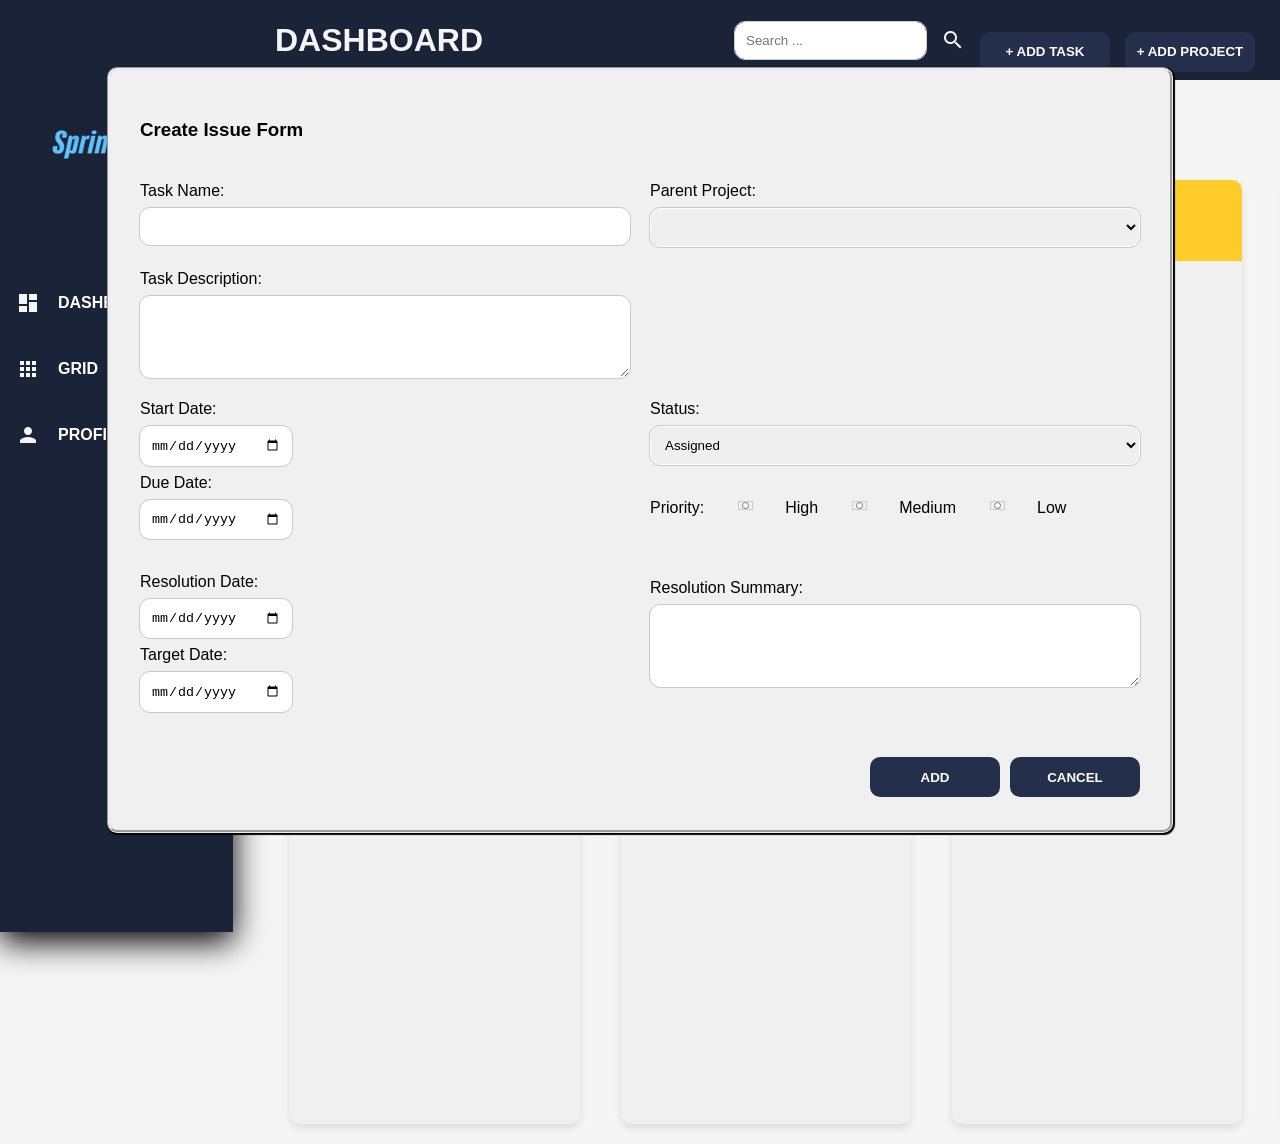
==== dashboard.html @ 30d53916 "Add files via upload" ====
<!DOCTYPE html>
<html lang="en">
<head>
    <meta charset="UTF-8">
    <meta name="viewport" content="width=device-width, initial-scale=1.0">
    <link rel="stylesheet" href="style.css">
    <script src="functionality.js"></script>
    <link  rel="stylesheet" href="https://fonts.googleapis.com/icon?family=Material+Icons">
    <title>Sprintly Planner</title>
</head>
<body>

        <aside>
            <img src="SprintlyLogo.png" alt="company sprintly logo">
            <nav>
                <ul>
                    <li class="active"><span class="material-icons">dashboard</span><a href="dashboard.html" class="active">Dashboard</a></li>
                    <li class="active"><span class="material-icons">apps</span><a href="grid.html" class="active">Grid</a></li>
                    <li class="active"><span class="material-icons">person</span><a href="profile.html" class="active">Profile</a></li>
                </ul>
            </nav>
        </aside>
    
        <header>
        <div class="dash_head">
                <h1 class="heading1">DASHBOARD</h1>
            <section id="headerActions">
                <input id="search" type="text" placeholder="Search ...">
                <span class="material-icons">search</span>
                <button type="button" class="add" id="addTask">+ ADD TASK</button>
                <button type="button" class="add" id="addProject">+ ADD PROJECT</button>
            </section>
        </div>
       </header>

      <main id="mainContainer">
        <div id="cards">
            <section class="card">
                <section class="cardHead first">
                    <h3>Backlog</h3>
                </section>
            </section>


            <section class="card">
                <section class="cardHead second">
                <h3>Assigned</h3>
                </section>
            </section>

            <section class="card">
                <section class="cardHead third">
                <h3>In Progress</h3>
                </section>
            </section>
       

            <section class="card">
                <section class="cardHead forth">
                <h3>Done</h3>
                </section>
            </section>

            <section class="card">
                <section class="cardHead fith">
                <h3><button>+</button></h3>
                </section>
            </section>
        </div>
    </main>

    <form id="form_Popup">

            <h3>Create Issue Form</h3>
            <br>
            <div class="formGroup">
            <label>Task Name:</label>
            <input type="text" required>
            </div>
            <div class="formGroup" class="coltwo">
            <label for="project">Parent Project:</label> 
            <select id="project" name="project">
                <option></option>
            </select>
            </div> 

            <div class="formGroup" id="stretch" class="fullWidth">
            <label>Task Description:</label>
            <textarea type="text" name="description" id="description" rows="4" placeholder="Type here..."> </textarea>
            </div>
            <br>

            <div class="formGroup">
            <label>Start Date:</label>
            <input type="date">
                
            <label>Due Date:</label>
            <input type="date">
                <br>
            <label>Resolution Date:</label>
            <input type="date">

            <label>Target Date:</label>
            <input type="date">
            </div>

            <div class="formGroup" class="coltwo">
            <label>Status:</label>
            <select id="status" name="status" value=" ">
                <option value="Assigned">Assigned</option>
                <option value="Ready">Ready</option>
                <option value="In Progress">In Progress</option>
                <option value="Done">Done</option>
            </select>
            
            <br>
            <div id="radioGroup">
            <label>Priority:</label>
            <input type="radio" id="high" name="high"> <label for="high">High</label>
            <input type="radio" id="medium" name="medium"><label for="medium">Medium</label> 
            <input type="radio" id="low" name="low"> <label for="low">Low</label>
            </div>

            <br><br><br>
            <label>Resolution Summary:</label>
            <textarea type="text" name="description" id="description" rows="4" placeholder="Type here..."> </textarea>
        </div>
            
        <br>
        <div class="formAction">
            <button type="button" class="form add">ADD</button> <button type="button" class="form add">CANCEL</button>
        </div>
    </form>


</body>
</html>
---- style.css ----
body 
{
  font-family: Arial, Helvetica, sans-serif;
  margin: 0;
  background: whitesmoke;
  border-radius: 20px;

}
header
{
  display: flex;
  background: rgb(27, 35, 56);
  color: whitesmoke;
  align-items: center;
  padding: 15px 25px;
  justify-content: left;
  flex-wrap: nowrap;
  position: fixed;
  height: 50px;
  margin-left: 220px;
  margin-right: 0;
  justify-content: space-between;
  gap: 200px;
  width: calc(100% - 220px);
}

.add
{
  display: block;
  background: rgb(36, 47, 75);
  color: white;
  margin-top: 23px;
  height: 40px;
  width: 130px;
  font-weight: bold;
  outline: none;
  border: none;
  border-radius: 10px;
  cursor: pointer;
}

.add:hover{ background-color: rgb(33, 71, 167);}

#headerActions
{
  display: flex;
  align-items: center;
  justify-content: flex-end;
  gap: 15px;
  margin-right: 20px;
  width: 100%;
}

.dash_head
{
  display: flex;
  padding: 30px;
  gap: 30px;
 justify-content: flex-end;
  width: 100%;
}

aside 
{
  display: flex;
  background: rgb(27, 35, 56);
  color: whitesmoke;
  text-align: left;
  padding: 1rem;
  box-shadow: 0 10px 30px  rgb(0, 0, 0);
  position: fixed;
  flex-direction: column;
  height: 100vh;
}

nav ul {
  display: flex;
  justify-content: right;
  width: 200px;
  gap: 2rem;
  list-style: none;
  padding: 0;
  margin: 0;
  flex-direction: column;
  margin-top: 50px;
  text-transform: uppercase;

}
nav a {
  display: block;
  color: white;
  text-decoration: none;
  font-weight: bold;
  padding: 0.5rem;
  flex-direction: column;
  width: 100%;
}

nav li 
{
  display: flex;
  align-items: center;
  gap: 10px;
}

nav li:hover,
nav li:focus
{
  color: whitesmoke;
  background-color: rgb(36, 47, 75);
  border-width: 200px;
  border-right: 5px solid whitesmoke;
  padding: 6px;
  width: 100%;
}

img
{
  width: 200px;
  height: 160px;
  justify-content: center;
  align-items: center;
  margin-top: 60px;
  margin-left: 1px;
}

main {
  margin-left: 220px;
  padding: 2rem;
  color: black;
  font-weight: bold;
}


#radioGroup
{
  display: flex;
  gap: 30px;
  margin-right: 5px;
  width: 300px;
  height: 10px;
}

#form_Popup 
{
  /*display: flex;*/
  display: flex;
  background-color: rgb(240, 240, 240);
  color: black;
  flex-direction: column;
  position: absolute;
  width: 1000px;
  height: 700px;
  top: 50%;
  left: 50%;
  transform: translate(-50%, -50%);
  margin-bottom: 40px auto;
  gap: 15px;
  padding: 30px;
 box-shadow: 1px 1px 1px 1px;
  gap: 7px;
  border-radius: 10px;
  display: grid;
  grid-template-columns: 1fr 1fr;
  gap: 20px;
  border-style: groove;

}


h2{ line-height: 5px; width: 100%;; padding: 100px;}

.formGroup
{
  display: flex;
  flex-direction: column;
  width: calc(50%-10px);
  box-sizing: border-box;
  gap: 0.5rem;
  flex-wrap: wrap;
}
.coltwo{grid-column: 2;}
.stretch{grid-column: 1/2;}

#mainContainer
{  
    display: flex;
    flex-direction: column;
    margin-left: 230px;
    padding: 20px;
    gap: 20px;
    font-weight: 100;
    font-size: 20;
    overflow: hidden;
  }
#cards
{
  display: flex;
  gap: 1px;
  height: auto;
  margin-top: 160px;
}


.card 
{
  margin-left: 40px;
  display: grid;
  grid-template-rows: repeat(10,1fr);
  background-color: #f0f0f0;
  border-radius: 10px;
  box-shadow: 0 4px 8px rgba(0,0,0,0.1);
  font-size: 1.2em;
  width: 100%;
  max-width: 290px;       /*do this*/
  flex-shrink: 0;
  gap: 15px;
  overflow: hidden;

}

.cardHead
{
  padding: 5px;
  color: black;
  width: 100%;
  text-align: center;
}

.first{ background-color: #206A5D;}
.second{ background-color: #70aa32;}
.third{ background-color: #ffcc29;}
.forth{ background-color: #F58634;}
.fith{ background-color: #8150f1;}

input, textarea, select
{
  padding: 10px;
  border: 1px solid white;
 border-radius: 10px;
 outline: 1px solid rgb(204, 203, 202);
} 

input:focus, textarea:focus, select:focus 
{
 outline-color: rgb(27, 35, 56);
  box-shadow: 0 0 5px rgba(74,144,226,0.3);
}

input[type=date] {width: 130px;}

.fullWidth{grid-column: span 2;}

.formAction
{
  display: flex;
  justify-content: flex-end;
  font-weight: bold;
  outline: none;
  border: none;
  border-radius: 30px;
  cursor: pointer;
 bottom: 5px;
 right: 5px;
 gap: 10px;

}

#mainGrid
{  
 display: flex;
   margin-left: 130px;
    padding: 20px;
    gap: 20px;
    font-weight: 100;
    font-size: 20;
    height: 900px;
  
  }


.gridBlock 
{
  margin-left: 50px;
  display: grid;
  background-color: #f0f0f0;

  padding: 10px; 
  border-radius: 10px;
  box-shadow: 0 4px 8px rgba(0,0,0,0.1);
  font-size: 1.2em;
  width: 100%;
  max-width: 1400px;       /*do this*/
  flex-shrink: 0;
  gap: 15px;
margin-top: 50px;
}

table
{
  border-collapse: collapse;
  box-shadow: 0 5px 10px grey;
  background-color: whitesmoke;
  text-align: left;
  overflow: hidden;
  display: grid;
  align-content: center;
  justify-content: center;
  height: fit-content;
}
thread {box-shadow: 0 5px 10px grey;}

th
{
padding: 1rem 2rem;
text-transform: uppercase;
font-weight: 900;
}

td{padding: 1rem 2rem;}

.even{background-color: lightgrey;}
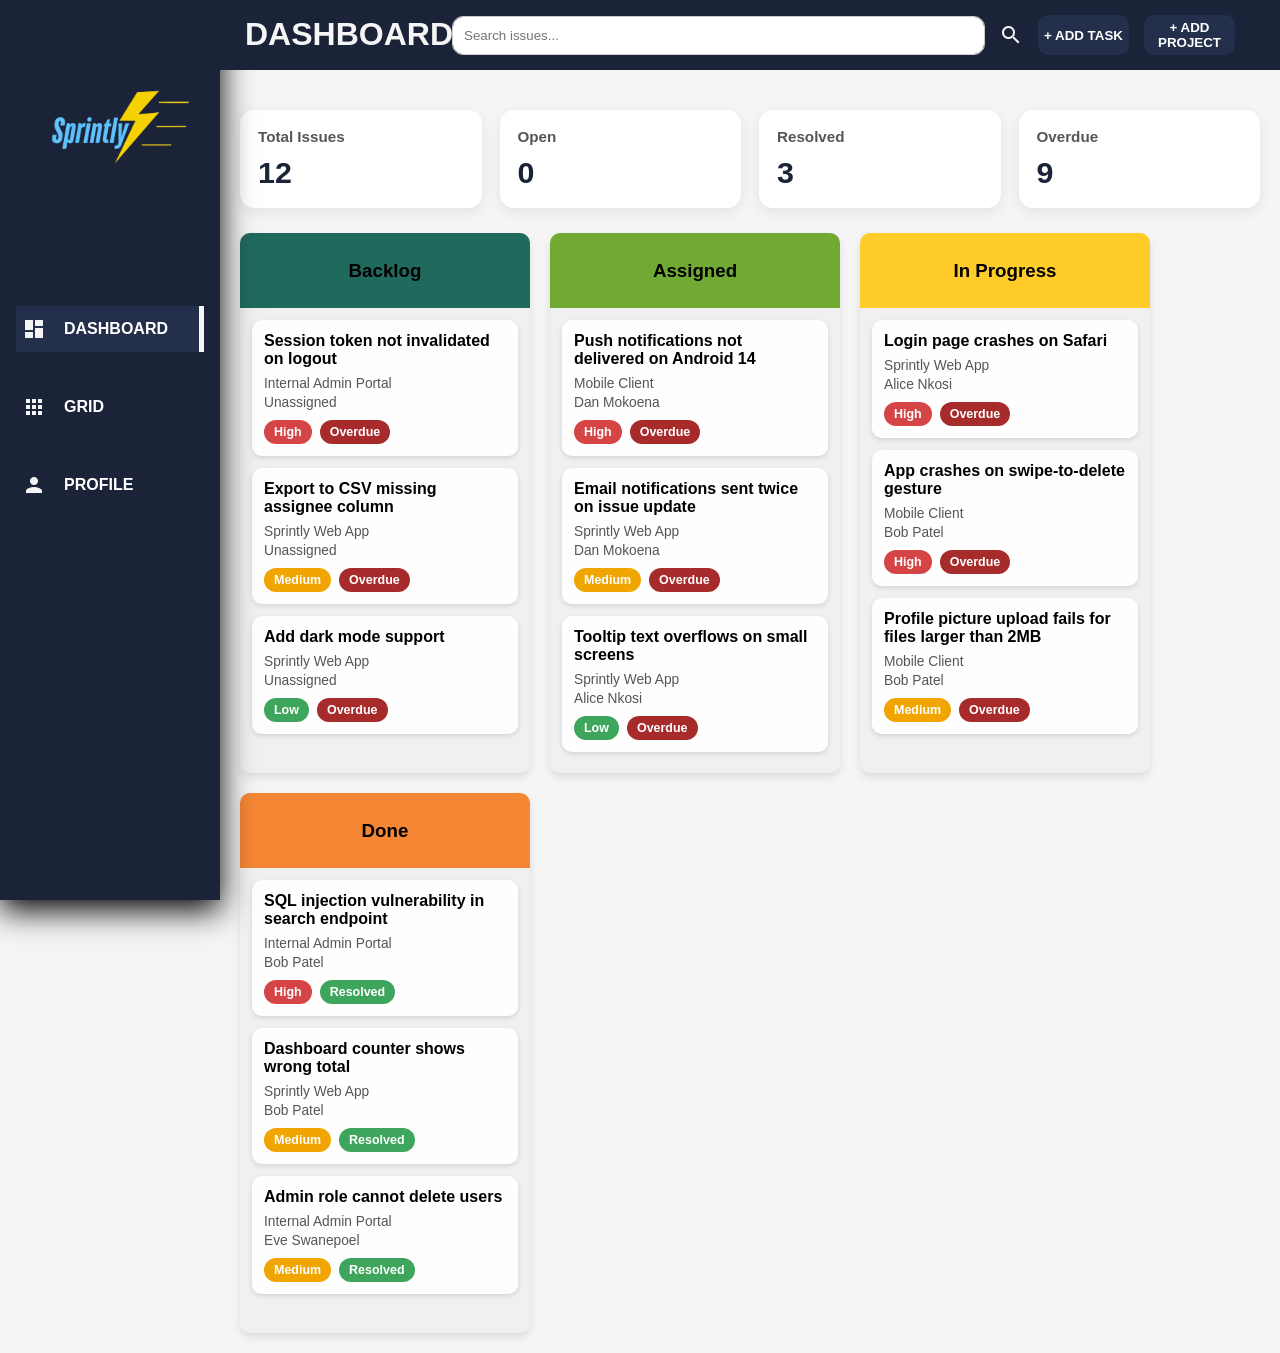
==== commit c06fbe78: "Add files via upload" ====
--- a/dashboard.html
+++ b/dashboard.html
@@ -3,135 +3,202 @@
 <head>
     <meta charset="UTF-8">
     <meta name="viewport" content="width=device-width, initial-scale=1.0">
+    <title>Sprintly Planner - Dashboard</title>
     <link rel="stylesheet" href="style.css">
-    <script src="functionality.js"></script>
-    <link  rel="stylesheet" href="https://fonts.googleapis.com/icon?family=Material+Icons">
-    <title>Sprintly Planner</title>
+    <link rel="stylesheet" href="https://fonts.googleapis.com/icon?family=Material+Icons">
 </head>
-<body>
-
-        <aside>
-            <img src="SprintlyLogo.png" alt="company sprintly logo">
-            <nav>
-                <ul>
-                    <li class="active"><span class="material-icons">dashboard</span><a href="dashboard.html" class="active">Dashboard</a></li>
-                    <li class="active"><span class="material-icons">apps</span><a href="grid.html" class="active">Grid</a></li>
-                    <li class="active"><span class="material-icons">person</span><a href="profile.html" class="active">Profile</a></li>
-                </ul>
-            </nav>
-        </aside>
-    
-        <header>
+<body data-page="dashboard">
+
+    <aside>
+        <img src="SprintlyLogo.png" alt="company sprintly logo">
+        <nav>
+            <ul>
+                <li class="active">
+                    <span class="material-icons">dashboard</span>
+                    <a href="dashboard.html" class="active">Dashboard</a>
+                </li>
+                <li>
+                    <span class="material-icons">apps</span>
+                    <a href="grid.html">Grid</a>
+                </li>
+                <li>
+                    <span class="material-icons">person</span>
+                    <a href="profile.html">Profile</a>
+                </li>
+            </ul>
+        </nav>
+    </aside>
+
+    <header>
         <div class="dash_head">
-                <h1 class="heading1">DASHBOARD</h1>
+            <h1 class="heading1">DASHBOARD</h1>
+
             <section id="headerActions">
-                <input id="search" type="text" placeholder="Search ...">
+                <input id="search" type="text" placeholder="Search issues...">
                 <span class="material-icons">search</span>
                 <button type="button" class="add" id="addTask">+ ADD TASK</button>
                 <button type="button" class="add" id="addProject">+ ADD PROJECT</button>
             </section>
         </div>
-       </header>
-
-      <main id="mainContainer">
+    </header>
+
+    <main id="mainContainer">
+        <section class="statsBar">
+            <div class="statCard">
+                <h4>Total Issues</h4>
+                <p id="statTotal">0</p>
+            </div>
+            <div class="statCard">
+                <h4>Open</h4>
+                <p id="statOpen">0</p>
+            </div>
+            <div class="statCard">
+                <h4>Resolved</h4>
+                <p id="statResolved">0</p>
+            </div>
+            <div class="statCard">
+                <h4>Overdue</h4>
+                <p id="statOverdue">0</p>
+            </div>
+        </section>
+
         <div id="cards">
             <section class="card">
                 <section class="cardHead first">
                     <h3>Backlog</h3>
                 </section>
-            </section>
-
+                <div class="issueList" id="backlogList"></div>
+            </section>
 
             <section class="card">
                 <section class="cardHead second">
-                <h3>Assigned</h3>
-                </section>
+                    <h3>Assigned</h3>
+                </section>
+                <div class="issueList" id="assignedList"></div>
             </section>
 
             <section class="card">
                 <section class="cardHead third">
-                <h3>In Progress</h3>
-                </section>
-            </section>
-       
+                    <h3>In Progress</h3>
+                </section>
+                <div class="issueList" id="underwayList"></div>
+            </section>
 
             <section class="card">
                 <section class="cardHead forth">
-                <h3>Done</h3>
-                </section>
-            </section>
-
-            <section class="card">
-                <section class="cardHead fith">
-                <h3><button>+</button></h3>
-                </section>
+                    <h3>Done</h3>
+                </section>
+                <div class="issueList" id="doneList"></div>
             </section>
         </div>
     </main>
 
+    <div class="modalOverlay" id="modalOverlay"></div>
+
     <form id="form_Popup">
-
-            <h3>Create Issue Form</h3>
-            <br>
-            <div class="formGroup">
-            <label>Task Name:</label>
-            <input type="text" required>
-            </div>
-            <div class="formGroup" class="coltwo">
-            <label for="project">Parent Project:</label> 
-            <select id="project" name="project">
-                <option></option>
+        <input type="hidden" id="issueId">
+
+        <h3 id="formTitle">Create Issue Form</h3>
+
+        <div class="formGroup fullWidth">
+            <label for="issueSummary">Issue Summary:</label>
+            <input type="text" id="issueSummary" required>
+        </div>
+
+        <div class="formGroup fullWidth">
+            <label for="issueDescription">Detailed Description:</label>
+            <textarea id="issueDescription" rows="4" placeholder="Describe the issue..."></textarea>
+        </div>
+
+        <div class="formGroup">
+            <label for="issueDiscoverer">Who Identified the Issue:</label>
+            <select id="issueDiscoverer"></select>
+        </div>
+
+        <div class="formGroup coltwo">
+            <label for="issueDateIdentified">Date Identified:</label>
+            <input type="date" id="issueDateIdentified">
+        </div>
+
+        <div class="formGroup">
+            <label for="issueProject">Related Project:</label>
+            <select id="issueProject"></select>
+        </div>
+
+        <div class="formGroup coltwo">
+            <label for="issueAssignedTo">Assigned To:</label>
+            <select id="issueAssignedTo"></select>
+        </div>
+
+        <div class="formGroup">
+            <label for="issueWorkflow">Board Column:</label>
+            <select id="issueWorkflow">
+                <option value="backlog">Backlog</option>
+                <option value="assigned">Assigned</option>
+                <option value="underway">In Progress</option>
+                <option value="done">Done</option>
             </select>
-            </div> 
-
-            <div class="formGroup" id="stretch" class="fullWidth">
-            <label>Task Description:</label>
-            <textarea type="text" name="description" id="description" rows="4" placeholder="Type here..."> </textarea>
-            </div>
-            <br>
-
-            <div class="formGroup">
-            <label>Start Date:</label>
-            <input type="date">
-                
-            <label>Due Date:</label>
-            <input type="date">
-                <br>
-            <label>Resolution Date:</label>
-            <input type="date">
-
-            <label>Target Date:</label>
-            <input type="date">
-            </div>
-
-            <div class="formGroup" class="coltwo">
-            <label>Status:</label>
-            <select id="status" name="status" value=" ">
-                <option value="Assigned">Assigned</option>
-                <option value="Ready">Ready</option>
-                <option value="In Progress">In Progress</option>
-                <option value="Done">Done</option>
+        </div>
+
+        <div class="formGroup coltwo">
+            <label for="issueStatus">Status:</label>
+            <select id="issueStatus">
+                <option value="open">Open</option>
+                <option value="resolved">Resolved</option>
             </select>
-            
-            <br>
+        </div>
+
+        <div class="formGroup fullWidth">
+            <label>Priority:</label>
             <div id="radioGroup">
-            <label>Priority:</label>
-            <input type="radio" id="high" name="high"> <label for="high">High</label>
-            <input type="radio" id="medium" name="medium"><label for="medium">Medium</label> 
-            <input type="radio" id="low" name="low"> <label for="low">Low</label>
-            </div>
-
-            <br><br><br>
-            <label>Resolution Summary:</label>
-            <textarea type="text" name="description" id="description" rows="4" placeholder="Type here..."> </textarea>
-        </div>
-            
-        <br>
-        <div class="formAction">
-            <button type="button" class="form add">ADD</button> <button type="button" class="form add">CANCEL</button>
+                <input type="radio" id="high" name="priority" value="high">
+                <label for="high">High</label>
+
+                <input type="radio" id="medium" name="priority" value="medium" checked>
+                <label for="medium">Medium</label>
+
+                <input type="radio" id="low" name="priority" value="low">
+                <label for="low">Low</label>
+            </div>
+        </div>
+
+        <div class="formGroup">
+            <label for="issueTargetDate">Target Resolution Date:</label>
+            <input type="date" id="issueTargetDate">
+        </div>
+
+        <div class="formGroup coltwo">
+            <label for="issueActualResolutionDate">Actual Resolution Date:</label>
+            <input type="date" id="issueActualResolutionDate">
+        </div>
+
+        <div class="formGroup fullWidth">
+            <label for="issueResolutionSummary">Resolution Summary:</label>
+            <textarea id="issueResolutionSummary" rows="4" placeholder="Describe the fix or leave blank if unresolved..."></textarea>
+        </div>
+
+        <div class="formAction fullWidth">
+            <button type="button" class="formBtn" id="formAddBtn">SAVE</button>
+            <button type="button" class="formBtn" id="formCancelBtn">CANCEL</button>
         </div>
     </form>
 
-
+    <div id="issueDetailModal" class="detailModal">
+        <div class="detailHeader">
+            <h3>Issue Details</h3>
+            <button type="button" class="closeBtn" id="detailCloseBtn">×</button>
+        </div>
+
+        <div id="issueDetailContent"></div>
+
+        <div class="detailActions">
+            <button type="button" class="formBtn" id="detailEditBtn">EDIT</button>
+            <button type="button" class="formBtn dangerBtn" id="detailDeleteBtn">DELETE</button>
+        </div>
+    </div>
+
+    <script src="storage.js"></script>
+    <script src="data.js"></script>
+    <script src="functionality.js"></script>
 </body>
 </html>
--- a/style.css
+++ b/style.css
@@ -1,37 +1,91 @@
-body 
-{
+body {
   font-family: Arial, Helvetica, sans-serif;
   margin: 0;
   background: whitesmoke;
-  border-radius: 20px;
-
-}
-header
-{
+  color: black;
+}
+
+/* LANDING PAGE */
+.landingPage {
+  min-height: 100vh;
+  display: flex;
+  justify-content: center;
+  align-items: center;
+  background: linear-gradient(135deg, rgb(27, 35, 56), rgb(36, 47, 75));
+}
+
+.landingContainer {
+  text-align: center;
+  background: white;
+  padding: 50px 40px;
+  border-radius: 18px;
+  box-shadow: 0 10px 30px rgba(0, 0, 0, 0.2);
+  max-width: 500px;
+  width: 90%;
+}
+
+.landingLogo {
+  width: 180px;
+  height: auto;
+  margin-bottom: 20px;
+}
+
+.landingText {
+  margin: 15px 0 30px;
+  color: #444;
+  line-height: 1.5;
+}
+
+.landingButtons {
+  display: flex;
+  flex-direction: column;
+  gap: 15px;
+}
+
+.landingBtn {
+  display: block;
+  text-decoration: none;
+  background: rgb(36, 47, 75);
+  color: white;
+  padding: 14px 20px;
+  border-radius: 10px;
+  font-weight: bold;
+  transition: 0.2s ease;
+}
+
+.landingBtn:hover {
+  background: rgb(33, 71, 167);
+}
+
+/* SHARED LAYOUT */
+header {
   display: flex;
   background: rgb(27, 35, 56);
   color: whitesmoke;
   align-items: center;
   padding: 15px 25px;
-  justify-content: left;
-  flex-wrap: nowrap;
   position: fixed;
-  height: 50px;
-  margin-left: 220px;
-  margin-right: 0;
+  top: 0;
+  left: 220px;
+  min-height: 70px;
+  width: calc(100% - 220px);
   justify-content: space-between;
-  gap: 200px;
-  width: calc(100% - 220px);
-}
-
-.add
-{
-  display: block;
+  gap: 20px;
+  box-sizing: border-box;
+  z-index: 20;
+}
+
+.heading1 {
+  margin: 0;
+  line-height: 1.1;
+  white-space: nowrap;
+}
+
+.add,
+.formBtn,
+.smallBtn {
   background: rgb(36, 47, 75);
   color: white;
-  margin-top: 23px;
-  height: 40px;
-  width: 130px;
   font-weight: bold;
   outline: none;
   border: none;
@@ -39,10 +93,39 @@
   cursor: pointer;
 }
 
-.add:hover{ background-color: rgb(33, 71, 167);}
-
-#headerActions
-{
+.add {
+  height: 40px;
+  width: 130px;
+}
+
+.formBtn {
+  height: 42px;
+  min-width: 130px;
+  padding: 0 16px;
+}
+
+.smallBtn {
+  padding: 8px 12px;
+  font-size: 0.85rem;
+}
+
+.deleteSmallBtn,
+.dangerBtn {
+  background: #a82b2b;
+}
+
+.add:hover,
+.formBtn:hover,
+.smallBtn:hover {
+  background-color: rgb(33, 71, 167);
+}
+
+.deleteSmallBtn:hover,
+.dangerBtn:hover {
+  background: #c73c3c;
+}
+
+#headerActions {
   display: flex;
   align-items: center;
   justify-content: flex-end;
@@ -51,32 +134,38 @@
   width: 100%;
 }
 
-.dash_head
-{
-  display: flex;
-  padding: 30px;
-  gap: 30px;
- justify-content: flex-end;
-  width: 100%;
-}
-
-aside 
-{
+.dash_head {
+  display: flex;
+  align-items: center;
+  width: 100%;
+  justify-content: space-between;
+}
+
+aside {
   display: flex;
   background: rgb(27, 35, 56);
   color: whitesmoke;
   text-align: left;
   padding: 1rem;
-  box-shadow: 0 10px 30px  rgb(0, 0, 0);
+  box-shadow: 0 10px 30px rgb(0, 0, 0);
   position: fixed;
+  top: 0;
+  left: 0;
   flex-direction: column;
   height: 100vh;
+  width: 220px;
+  box-sizing: border-box;
+}
+
+aside img {
+  width: 180px;
+  height: auto;
+  margin: 40px auto 20px;
 }
 
 nav ul {
   display: flex;
-  justify-content: right;
-  width: 200px;
+  width: 100%;
   gap: 2rem;
   list-style: none;
   padding: 0;
@@ -84,239 +173,466 @@
   flex-direction: column;
   margin-top: 50px;
   text-transform: uppercase;
-
-}
+}
+
 nav a {
   display: block;
   color: white;
   text-decoration: none;
   font-weight: bold;
   padding: 0.5rem;
-  flex-direction: column;
-  width: 100%;
-}
-
-nav li 
-{
+  width: 100%;
+}
+
+nav li {
   display: flex;
   align-items: center;
   gap: 10px;
+  padding: 6px;
 }
 
 nav li:hover,
-nav li:focus
-{
-  color: whitesmoke;
+nav li:focus,
+nav li.active {
   background-color: rgb(36, 47, 75);
-  border-width: 200px;
   border-right: 5px solid whitesmoke;
-  padding: 6px;
-  width: 100%;
-}
-
-img
-{
-  width: 200px;
-  height: 160px;
-  justify-content: center;
-  align-items: center;
-  margin-top: 60px;
-  margin-left: 1px;
 }
 
 main {
   margin-left: 220px;
+  margin-top: 50px;
   padding: 2rem;
   color: black;
+}
+
+.pageContent,
+#mainContainer {
+  padding: 20px;
+  margin-top: 90px;
+  box-sizing: border-box;
+}
+
+input,
+textarea,
+select {
+  padding: 10px;
+  border: 1px solid white;
+  border-radius: 10px;
+  outline: 1px solid rgb(204, 203, 202);
+  box-sizing: border-box;
+  width: 100%;
+}
+
+input:focus,
+textarea:focus,
+select:focus {
+  outline-color: rgb(27, 35, 56);
+  box-shadow: 0 0 5px rgba(74, 144, 226, 0.3);
+}
+
+/* DASHBOARD */
+.statsBar {
+  display: grid;
+  grid-template-columns: repeat(4, minmax(180px, 1fr));
+  gap: 18px;
+  margin-bottom: 25px;
+}
+
+.statCard {
+  background: white;
+  border-radius: 14px;
+  padding: 18px;
+  box-shadow: 0 4px 14px rgba(0, 0, 0, 0.08);
+}
+
+.statCard h4 {
+  margin: 0 0 10px;
+  font-size: 0.95rem;
+  color: #555;
+}
+
+.statCard p {
+  margin: 0;
+  font-size: 1.9rem;
   font-weight: bold;
-}
-
-
-#radioGroup
-{
-  display: flex;
-  gap: 30px;
-  margin-right: 5px;
-  width: 300px;
-  height: 10px;
-}
-
-#form_Popup 
-{
-  /*display: flex;*/
-  display: flex;
+  color: rgb(27, 35, 56);
+}
+
+#cards {
+  display: flex;
+  gap: 20px;
+  flex-wrap: wrap;
+}
+
+.card {
+  display: flex;
+  flex-direction: column;
+  background-color: #f0f0f0;
+  border-radius: 10px;
+  box-shadow: 0 4px 8px rgba(0,0,0,0.1);
+  width: 100%;
+  max-width: 290px;
+  min-height: 540px;
+  overflow: hidden;
+}
+
+.cardHead {
+  padding: 8px;
+  color: black;
+  text-align: center;
+}
+
+.first { background-color: #206A5D; }
+.second { background-color: #70aa32; }
+.third { background-color: #ffcc29; }
+.forth { background-color: #F58634; }
+
+.issueList {
+  padding: 12px;
+  display: flex;
+  flex-direction: column;
+  gap: 12px;
+}
+
+.ticketCard {
+  background: rgba(255, 255, 255, 0.92);
+  padding: 12px;
+  border-radius: 10px;
+  box-shadow: 0 2px 5px rgba(0,0,0,0.12);
+  cursor: pointer;
+  transition: transform 0.15s ease;
+}
+
+.ticketCard:hover {
+  transform: translateY(-2px);
+}
+
+.ticketTitle {
+  margin: 0 0 8px;
+  font-size: 1rem;
+}
+
+.ticketMeta {
+  margin: 4px 0;
+  font-size: 0.86rem;
+  color: #555;
+}
+
+.badgeRow {
+  display: flex;
+  gap: 8px;
+  flex-wrap: wrap;
+  margin-top: 10px;
+}
+
+.badge {
+  display: inline-block;
+  padding: 5px 10px;
+  border-radius: 999px;
+  font-size: 0.78rem;
+  font-weight: bold;
+  color: white;
+}
+
+.priority-high { background: #d64545; }
+.priority-medium { background: #f0a500; }
+.priority-low { background: #3ea65c; }
+
+.status-open { background: #4a76d1; }
+.status-resolved { background: #3ea65c; }
+.status-overdue { background: #a82b2b; }
+
+/* MODALS */
+.modalOverlay {
+  display: none;
+  position: fixed;
+  inset: 0;
+  background: rgba(0, 0, 0, 0.35);
+  z-index: 40;
+}
+
+#form_Popup {
+  display: none;
   background-color: rgb(240, 240, 240);
   color: black;
-  flex-direction: column;
-  position: absolute;
+  position: fixed;
   width: 1000px;
-  height: 700px;
+  max-width: 90%;
+  max-height: 90vh;
+  overflow-y: auto;
   top: 50%;
   left: 50%;
   transform: translate(-50%, -50%);
-  margin-bottom: 40px auto;
-  gap: 15px;
   padding: 30px;
- box-shadow: 1px 1px 1px 1px;
-  gap: 7px;
-  border-radius: 10px;
+  box-shadow: 0 4px 20px rgba(0,0,0,0.25);
+  border-radius: 10px;
+  grid-template-columns: 1fr 1fr;
+  gap: 20px;
+  border: 1px solid #ccc;
+  z-index: 50;
+}
+
+.formGroup {
+  display: flex;
+  flex-direction: column;
+  width: 100%;
+  gap: 0.5rem;
+}
+
+.fullWidth {
+  grid-column: span 2;
+}
+
+.coltwo {
+  grid-column: 2;
+}
+
+#radioGroup {
+  display: flex;
+  align-items: center;
+  gap: 12px;
+  flex-wrap: wrap;
+  margin-top: 6px;
+}
+
+#radioGroup input {
+  width: auto;
+}
+
+.formAction {
+  display: flex;
+  justify-content: flex-end;
+  gap: 10px;
+}
+
+.detailModal {
+  display: none;
+  position: fixed;
+  top: 50%;
+  left: 50%;
+  width: 900px;
+  max-width: 90%;
+  max-height: 85vh;
+  overflow-y: auto;
+  transform: translate(-50%, -50%);
+  background: white;
+  border-radius: 14px;
+  box-shadow: 0 8px 25px rgba(0, 0, 0, 0.25);
+  z-index: 55;
+  padding: 24px;
+}
+
+.detailHeader {
+  display: flex;
+  justify-content: space-between;
+  align-items: center;
+  margin-bottom: 18px;
+}
+
+.closeBtn {
+  border: none;
+  background: transparent;
+  font-size: 2rem;
+  cursor: pointer;
+}
+
+.detailGrid {
   display: grid;
   grid-template-columns: 1fr 1fr;
-  gap: 20px;
-  border-style: groove;
-
-}
-
-
-h2{ line-height: 5px; width: 100%;; padding: 100px;}
-
-.formGroup
-{
-  display: flex;
-  flex-direction: column;
-  width: calc(50%-10px);
-  box-sizing: border-box;
-  gap: 0.5rem;
+  gap: 16px;
+  line-height: 1.5;
+}
+
+.fullSpan {
+  grid-column: span 2;
+}
+
+.detailActions {
+  display: flex;
+  justify-content: flex-end;
+  gap: 10px;
+  margin-top: 20px;
+}
+
+/* GRID */
+.gridBlock {
+  background-color: #f0f0f0;
+  padding: 20px;
+  border-radius: 10px;
+  box-shadow: 0 4px 8px rgba(0,0,0,0.1);
+}
+
+.filterRow {
+  display: flex;
+  gap: 15px;
+  margin-bottom: 20px;
+}
+
+.filterRow select {
+  max-width: 240px;
+}
+
+.issuesTable {
+  width: 100%;
+  border-collapse: collapse;
+  background: white;
+  box-shadow: 0 5px 10px rgba(0,0,0,0.08);
+  border-radius: 12px;
+  overflow: hidden;
+}
+
+.issuesTable th,
+.issuesTable td {
+  padding: 14px 12px;
+  text-align: left;
+  border-bottom: 1px solid #ececec;
+  vertical-align: top;
+}
+
+.issuesTable th {
+  background: rgb(27, 35, 56);
+  color: white;
+  text-transform: uppercase;
+  font-size: 0.82rem;
+}
+
+.actionCell {
+  display: flex;
+  gap: 8px;
   flex-wrap: wrap;
 }
-.coltwo{grid-column: 2;}
-.stretch{grid-column: 1/2;}
-
-#mainContainer
-{  
-    display: flex;
-    flex-direction: column;
-    margin-left: 230px;
-    padding: 20px;
-    gap: 20px;
-    font-weight: 100;
-    font-size: 20;
-    overflow: hidden;
-  }
-#cards
-{
-  display: flex;
-  gap: 1px;
-  height: auto;
-  margin-top: 160px;
-}
-
-
-.card 
-{
-  margin-left: 40px;
+
+.emptyStateCell {
+  text-align: center;
+  color: #777;
+  padding: 30px;
+}
+
+/* PROFILE */
+.manageLayout {
   display: grid;
-  grid-template-rows: repeat(10,1fr);
-  background-color: #f0f0f0;
-  border-radius: 10px;
+  grid-template-columns: 1fr 1fr;
+  gap: 22px;
+}
+
+.manageCard {
+  background: #f0f0f0;
+  border-radius: 14px;
+  padding: 20px;
   box-shadow: 0 4px 8px rgba(0,0,0,0.1);
-  font-size: 1.2em;
-  width: 100%;
-  max-width: 290px;       /*do this*/
-  flex-shrink: 0;
-  gap: 15px;
-  overflow: hidden;
-
-}
-
-.cardHead
-{
-  padding: 5px;
-  color: black;
-  width: 100%;
-  text-align: center;
-}
-
-.first{ background-color: #206A5D;}
-.second{ background-color: #70aa32;}
-.third{ background-color: #ffcc29;}
-.forth{ background-color: #F58634;}
-.fith{ background-color: #8150f1;}
-
-input, textarea, select
-{
-  padding: 10px;
-  border: 1px solid white;
- border-radius: 10px;
- outline: 1px solid rgb(204, 203, 202);
-} 
-
-input:focus, textarea:focus, select:focus 
-{
- outline-color: rgb(27, 35, 56);
-  box-shadow: 0 0 5px rgba(74,144,226,0.3);
-}
-
-input[type=date] {width: 130px;}
-
-.fullWidth{grid-column: span 2;}
-
-.formAction
-{
-  display: flex;
-  justify-content: flex-end;
+}
+
+.miniForm {
+  display: flex;
+  flex-direction: column;
+  gap: 12px;
+  margin-bottom: 24px;
+}
+
+.infoList {
+  display: flex;
+  flex-direction: column;
+  gap: 14px;
+}
+
+.infoCard {
+  background: white;
+  border-radius: 10px;
+  padding: 14px;
+  box-shadow: 0 2px 8px rgba(0,0,0,0.08);
+}
+
+.infoCard h4 {
+  margin-top: 0;
+  margin-bottom: 10px;
+}
+
+.infoCard p {
+  margin: 6px 0;
+  color: #444;
+}
+
+/* RESPONSIVE */
+@media (max-width: 1100px) {
+  .statsBar {
+    grid-template-columns: repeat(2, minmax(180px, 1fr));
+  }
+
+  .manageLayout {
+    grid-template-columns: 1fr;
+  }
+
+  .detailGrid {
+    grid-template-columns: 1fr;
+  }
+
+  .fullSpan {
+    grid-column: span 1;
+  }
+
+  #form_Popup {
+    grid-template-columns: 1fr;
+  }
+
+  .fullWidth,
+  .coltwo {
+    grid-column: span 1;
+  }
+}
+
+@media (max-width: 900px) {
+  aside {
+    width: 180px;
+  }
+
+  header {
+    margin-left: 180px;
+    width: calc(100% - 180px);
+  }
+
+  main {
+    margin-left: 180px;
+  }
+
+  #headerActions {
+    gap: 10px;
+  }
+
+  .add {
+    width: 110px;
+    font-size: 0.8rem;
+  }
+}
+
+.infoCardHeader {
+  display: flex;
+  justify-content: space-between;
+  align-items: flex-start;
+  gap: 12px;
+}
+
+.cardActionGroup {
+  display: flex;
+  gap: 8px;
+  flex-wrap: wrap;
+}
+
+.iconDangerBtn {
+  background: #a82b2b;
+  color: white;
+  border: none;
+  border-radius: 8px;
+  padding: 8px 12px;
   font-weight: bold;
-  outline: none;
-  border: none;
-  border-radius: 30px;
   cursor: pointer;
- bottom: 5px;
- right: 5px;
- gap: 10px;
-
-}
-
-#mainGrid
-{  
- display: flex;
-   margin-left: 130px;
-    padding: 20px;
-    gap: 20px;
-    font-weight: 100;
-    font-size: 20;
-    height: 900px;
-  
-  }
-
-
-.gridBlock 
-{
-  margin-left: 50px;
-  display: grid;
-  background-color: #f0f0f0;
-
-  padding: 10px; 
-  border-radius: 10px;
-  box-shadow: 0 4px 8px rgba(0,0,0,0.1);
-  font-size: 1.2em;
-  width: 100%;
-  max-width: 1400px;       /*do this*/
-  flex-shrink: 0;
-  gap: 15px;
-margin-top: 50px;
-}
-
-table
-{
-  border-collapse: collapse;
-  box-shadow: 0 5px 10px grey;
-  background-color: whitesmoke;
-  text-align: left;
-  overflow: hidden;
-  display: grid;
-  align-content: center;
-  justify-content: center;
-  height: fit-content;
-}
-thread {box-shadow: 0 5px 10px grey;}
-
-th
-{
-padding: 1rem 2rem;
-text-transform: uppercase;
-font-weight: 900;
-}
-
-td{padding: 1rem 2rem;}
-
-.even{background-color: lightgrey;}+}
+
+.iconDangerBtn:hover {
+  background: #c73c3c;
+}
+
+.helpText {
+  font-size: 0.85rem;
+  color: #777;
+  margin-top: 6px;
+}
